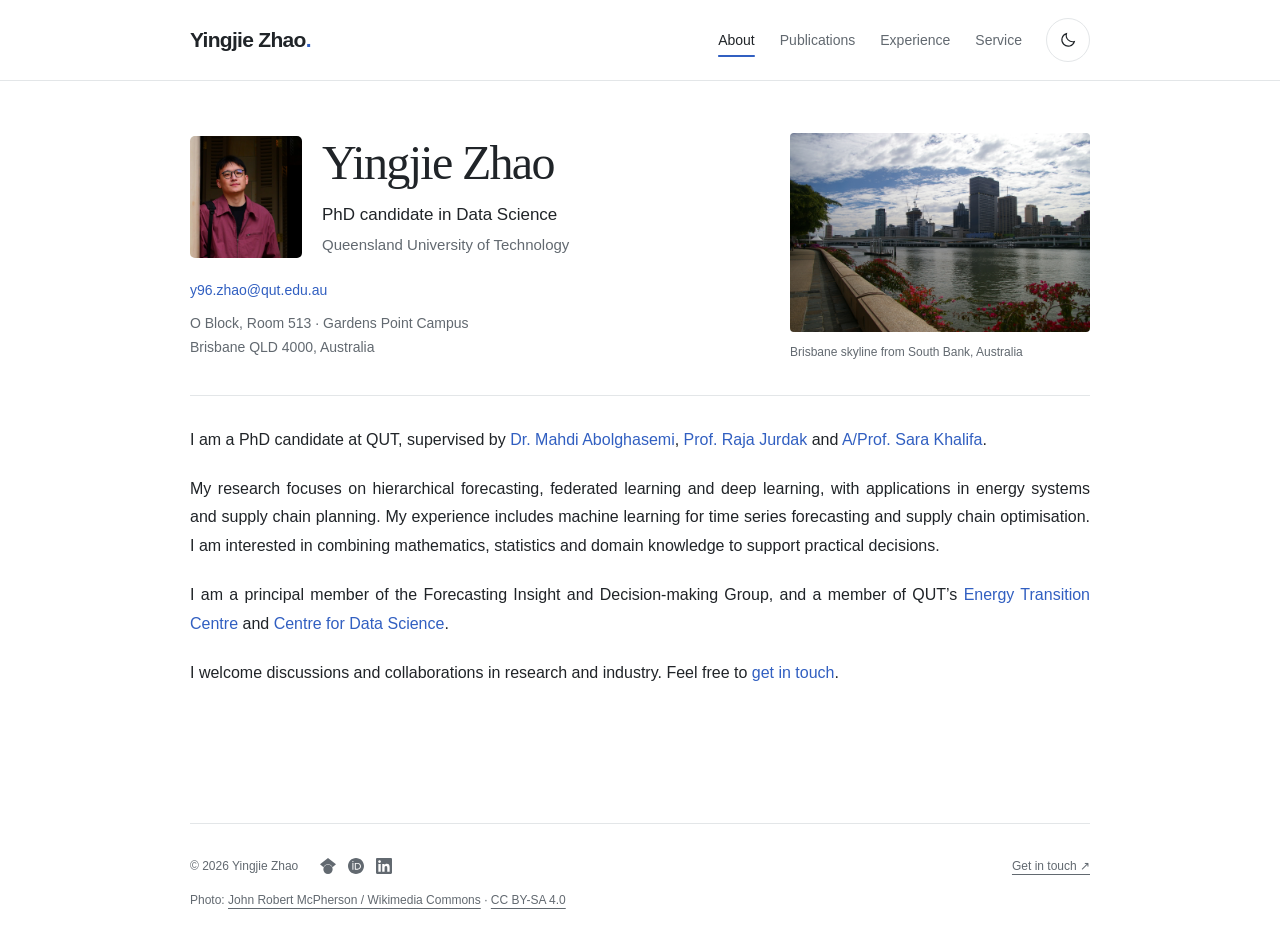
==== index.html @ 21574985 "Replace landscape and stabilize footer row layout" ====
<!DOCTYPE html>
<html lang="en">
<head>
<meta charset="UTF-8">
<meta name="viewport" content="width=device-width, initial-scale=1">
<meta name="description" content="Yingjie Zhao — PhD candidate in Data Science at QUT, researching hierarchical forecasting, federated learning and deep learning.">
<meta name="theme-color" content="#ffffff">
<meta property="og:type" content="website">
<meta property="og:title" content="About — Yingjie Zhao">
<meta property="og:description" content="Yingjie Zhao — PhD candidate in Data Science at QUT, researching hierarchical forecasting, federated learning and deep learning.">
<meta property="og:url" content="https://y1ngjiezhao.github.io/">
<meta property="og:image" content="https://y1ngjiezhao.github.io/og.png">
<meta name="twitter:card" content="summary_large_image">
<link rel="canonical" href="https://y1ngjiezhao.github.io/">
<title>About — Yingjie Zhao</title>
<script src="./assets/theme.js"></script>
<link rel="stylesheet" href="./assets/site.css">
<script src="./assets/site.js" defer></script>
</head>
<body>
<a class="skip-link" href="#main-content">Skip to content</a>
<header class="nav-shell"><nav aria-label="Primary navigation">
<a class="brand" href="./" aria-label="Yingjie Zhao — About">Yingjie Zhao<span class="brand-dot">.</span></a>
<div class="nav-controls"><ul class="nav-links" id="navLinks"><li><a href="./" aria-current="page">About</a></li><li><a href="./publications/">Publications</a></li><li><a href="./experience/">Experience</a></li><li><a href="./service/">Service</a></li></ul>
<button class="theme-button" type="button" aria-label="Switch to dark mode" aria-pressed="false" hidden><svg class="moon" width="18" height="18" viewBox="0 0 24 24" fill="none" stroke="currentColor" stroke-width="1.5" aria-hidden="true"><path d="M20.5 14A8.5 8.5 0 0 1 10 3.5 8.5 8.5 0 1 0 20.5 14Z"/></svg><svg class="sun" width="18" height="18" viewBox="0 0 24 24" fill="none" stroke="currentColor" stroke-width="1.5" aria-hidden="true"><circle cx="12" cy="12" r="4"/><path d="M12 2v2m0 16v2M2 12h2m16 0h2M5 5l1.5 1.5m11 11L19 19M5 19l1.5-1.5m11-11L19 5"/></svg></button>
<button class="menu-button" type="button" aria-label="Open navigation" aria-controls="navLinks" aria-expanded="false" hidden>Menu</button></div>
</nav></header>
<main id="main-content" class="academic-home" tabindex="-1">
  <header class="about-header">
    <div class="about-identity">
      <div class="identity-row">
        <div class="portrait-frame"><img class="profile-photo" src="./avatar.jpg" alt="Portrait of Yingjie Zhao" width="112" height="112"></div>
        <div class="identity-copy">
          <h1 id="about-title">Yingjie Zhao</h1>
          <p class="academic-role">PhD candidate in Data Science</p>
          <p class="academic-affiliation">Queensland University of Technology</p>
        </div>
      </div>
      <div class="about-contact" id="contact">
        <a class="academic-email" href="mailto:y96.zhao@qut.edu.au">y96.zhao@qut.edu.au</a>
        <address>O Block, Room 513 · Gardens Point Campus<br>Brisbane QLD 4000, Australia</address>
      </div>
    </div>
    <figure class="landscape">
      <img src="./assets/brisbane-south-bank-daylight.jpg" alt="Brisbane River and skyline with flowers along the South Bank promenade" width="3008" height="2000">
      <figcaption>Brisbane skyline from South Bank, Australia</figcaption>
    </figure>
  </header>
  <article class="about-body" aria-label="Biography">
<div class="academic-bio">
        <p>I am a PhD candidate at QUT, supervised by
          <a href="https://sites.google.com/view/mahdiabolghasemi" target="_blank" rel="noopener noreferrer">Dr. Mahdi Abolghasemi</a>,
          <a href="https://www.qut.edu.au/about/our-people/academic-profiles/r.jurdak" target="_blank" rel="noopener noreferrer">Prof. Raja Jurdak</a> and
          <a href="https://www.qut.edu.au/about/our-people/academic-profiles/sara.khalifa" target="_blank" rel="noopener noreferrer">A/Prof. Sara Khalifa</a>.</p>
        <p>My research focuses on hierarchical forecasting, federated learning and deep learning, with applications in energy systems and supply chain planning. My experience includes machine learning for time series forecasting and supply chain optimisation. I am interested in combining mathematics, statistics and domain knowledge to support practical decisions.</p>
        <p>I am a principal member of the Forecasting Insight and Decision-making Group, and a member of QUT’s <a href="https://research.qut.edu.au/energytransition/" target="_blank" rel="noopener noreferrer">Energy Transition Centre</a> and <a href="https://research.qut.edu.au/qutcds/" target="_blank" rel="noopener noreferrer">Centre for Data Science</a>.</p>
        <p>I welcome discussions and collaborations in research and industry. Feel free to <a href="mailto:y96.zhao@qut.edu.au">get in touch</a>.</p>
      </div>
  </article>
</main>
<footer class="footer-with-credit"><div class="footer-main"><div class="footer-identity"><span>© 2026 Yingjie Zhao</span><div class="profile-links" role="group" aria-label="Academic and professional profiles"><a href="https://scholar.google.com/citations?user=XKhaLwgAAAAJ" target="_blank" rel="noopener noreferrer" aria-label="Google Scholar" title="Google Scholar"><span class="profile-icon icon-google-scholar" aria-hidden="true"></span></a>
<a href="https://orcid.org/0009-0004-2223-3048" target="_blank" rel="noopener noreferrer" aria-label="ORCID" title="ORCID"><span class="profile-icon icon-orcid" aria-hidden="true"></span></a>
<a href="https://www.linkedin.com/in/yingj1e-zhao-homepage/" target="_blank" rel="noopener noreferrer" aria-label="LinkedIn" title="LinkedIn"><span class="profile-icon icon-linkedin" aria-hidden="true"></span></a></div></div><a href="mailto:y96.zhao@qut.edu.au">Get in touch <span aria-hidden="true">↗</span></a></div><div class="image-credit">Photo: <a href="https://commons.wikimedia.org/wiki/File:Brisbane_River_and_skyline_from_South_Bank_Brisbane_IMGP6207.jpg" target="_blank" rel="noopener noreferrer">John Robert McPherson / Wikimedia Commons</a> · <a href="https://creativecommons.org/licenses/by-sa/4.0/" target="_blank" rel="noopener noreferrer">CC BY-SA 4.0</a></div></footer>

</body></html>
---- assets/site.css ----
html { overflow-y:scroll; }
:root {
  color-scheme:light;
  --bg:#fff;
  --text:#202428;
  --muted:#626970;
  --line:#e3e6e8;
  --soft:#f6f7f8;
  --accent:#315fc1;
  --inverse:#fff;
  --width:900px
}
:root[data-theme=dark] {
  color-scheme:dark;
  --bg:#17191c;
  --text:#edf0f2;
  --muted:#a5adb7;
  --line:#353a41;
  --soft:#202429;
  --accent:#9ebcff;
  --inverse:#17191c
}
* {
  box-sizing:border-box
}
body {
  margin:0;
  background:var(--bg);
  color:var(--text);
  font-family:-apple-system,BlinkMacSystemFont,"Segoe UI",sans-serif;
  font-size:16px;
  line-height:1.75;
  -webkit-font-smoothing:antialiased
}
a {
  color:var(--accent);
  text-underline-offset:4px
}
a:hover {
  text-decoration:underline
}
button {
  font:inherit;
  cursor:pointer
}
a,button {
  -webkit-tap-highlight-color:transparent
}
a:focus-visible,button:focus-visible {
  outline:2px solid var(--accent);
  outline-offset:5px
}
main:focus {
  outline:none
}
[hidden] {
  display:none!important
}
nav,main,footer {
  width:min(calc(100% - 64px),var(--width));
  margin-inline:auto
}
.nav-shell {
  border-bottom:1px solid var(--line);
  background:var(--bg)
}
nav {
  min-height:80px;
  display:flex;
  justify-content:space-between;
  align-items:center;
  gap:24px
}
.brand {
  font-size:21px;
  font-weight:650;
  letter-spacing:-.7px;
  color:var(--text);
  text-decoration:none;
  white-space:nowrap
}
.brand-dot {
  color:var(--accent)
}
.nav-controls {
  display:flex;
  align-items:center;
  gap:24px
}
.nav-links {
  display:flex;
  align-items:center;
  gap:25px;
  list-style:none;
  margin:0;
  padding:0
}
.nav-links a {
  font-size:14px;
  color:var(--muted);
  text-decoration:none;
  padding-block:12px
}
.nav-links a:hover,.nav-links a[aria-current=page] {
  color:var(--text)
}
.nav-links a[aria-current=page] {
  text-decoration:underline;
  text-decoration-color:var(--accent);
  text-decoration-thickness:2px;
  text-underline-offset:10px
}
.theme-button {
  display:grid;
  place-items:center;
  width:44px;
  height:44px;
  border:1px solid var(--line);
  border-radius:50%;
  color:var(--text);
  background:var(--bg)
}
.theme-button:hover {
  background:var(--soft)
}
.sun {
  display:none
}
[data-theme=dark] .sun {
  display:block
}
[data-theme=dark] .moon {
  display:none
}
.menu-button {
  display:none
}
.skip-link {
  position:fixed;
  top:-100px;
  left:16px;
  background:var(--text);
  color:var(--bg);
  padding:10px 18px;
  z-index:100
}
.skip-link:focus {
  top:12px
}
main {
  min-height:calc(100vh - 158px);
  padding-block:64px 72px
}
.group-label {
  color:var(--muted);
  font-size:12px;
  font-weight:550;
  letter-spacing:.14em;
  text-transform:uppercase
}
h1,h2,p,figure {
  margin-top:0
}
h1 {
  font-family:Georgia,"Times New Roman",serif;
  font-weight:400;
  font-size:clamp(40px,5vw,48px);
  letter-spacing:-.035em;
  line-height:1.13;
  margin-bottom:28px
}
.button {
  display:inline-flex;
  align-items:center;
  justify-content:center;
  gap:24px;
  min-height:46px;
  padding:10px 18px;
  border:1px solid var(--line);
  border-radius:5px;
  color:var(--text);
  text-decoration:none;
  font-size:14px;
  font-weight:550
}
.button-primary {
  background:var(--text);
  color:var(--inverse);
  border-color:var(--text)
}
.button:hover {
  opacity:.85;
  text-decoration:none
}
.text-link {
  color:var(--text);
  font-size:14px;
  text-decoration:none
}
.text-link span {
  margin-left:10px
}
footer {
  display:flex;
  justify-content:space-between;
  gap:16px;
  padding-block:28px;
  border-top:1px solid var(--line);
  font-size:12px;
  color:var(--muted)
}
footer a {
  color:var(--muted)
}
.content-section {
  display:grid;
  grid-template-columns:minmax(0,1fr);
  max-width:900px;
  margin-inline:auto;
  gap:32px;
  padding-block:0
}
.section-kicker h1 {
  font-size:44px;
  margin-bottom:0
}
.section-content {
  min-width:0
}
.section-content p {
  margin-bottom:24px
}
.section-content {
  color:var(--text)
}
.section-content strong {
  color:var(--text);
  font-weight:600
}
.research-tags {
  display:flex;
  flex-wrap:wrap;
  gap:8px;
  margin-top:28px
}
.research-tags span {
  padding:5px 10px;
  border:1px solid var(--line);
  border-radius:4px;
  font-size:12px;
  color:var(--muted)
}
.group-label {
  padding-bottom:14px;
  border-bottom:1px solid var(--line);
  margin-bottom:0
}
.publication-group+.publication-group {
  margin-top:40px
}
.item-list,.experience-list {
  list-style:none;
  margin:0;
  padding:0
}
.item-card {
  padding-block:24px;
  border-bottom:1px solid var(--line)
}
.item-card em {
  font-size:14px
}
.experience-list li {
  padding:0 0 26px 22px;
  border-left:1px solid var(--line);
  position:relative
}
.experience-list li::before {
  content:"";
  position:absolute;
  width:7px;
  height:7px;
  border-radius:50%;
  background:var(--accent);
  left:-4px;
  top:10px
}

.teaching { border-top:1px solid var(--line); }
.teaching-heading { padding-block:28px 32px; }
.teaching-term { font-size:14px; color:var(--muted); margin-bottom:16px; }
.teaching-term span { margin-left:8px; }
.teaching h2 { font-size:24px; font-weight:550; letter-spacing:-.025em; line-height:1.5; margin:0; }
.course-code { display:block; font-size:14px; letter-spacing:.04em; color:var(--muted); font-weight:500; margin-bottom:4px; }
.resource-list { list-style:none; padding:0; margin:0; }
.resource { display:flex; align-items:center; justify-content:space-between; gap:24px; padding-block:24px; border-block:1px solid var(--line); }
.resource-info { min-width:0; }
.resource h3 { font-size:16px; font-weight:550; margin:0 0 6px; }
.resource p { color:var(--muted); font-size:14px; margin:0; }
.resource-actions { display:flex; gap:24px; flex-shrink:0; }
.resource-actions a { font-size:14px; text-decoration:none; padding-block:10px; }
.resource-actions a:hover { text-decoration:underline; }
.resource-actions a:last-child { color:var(--muted); }
.resource-actions span { margin-left:6px; }
@media(max-width:700px) {
  .resource { align-items:flex-start; flex-direction:column; gap:12px; }

  .teaching h2 { font-size:22px; }
}
@media(max-width:1000px) {
  .nav-links {
    gap:16px
  }
  .nav-controls {
    gap:16px
  }
  .content-section {
    gap:36px;
    grid-template-columns:minmax(0,1fr)
  }
}
@media(max-width:900px) {
  nav {
    min-height:80px;
    flex-wrap:wrap;
    padding-block:18px;
    position:relative
  }
  .nav-controls {
    flex-wrap:wrap;
    justify-content:flex-end
  }
  .nav-links {
    flex-wrap:wrap
  }
  .js .menu-button {
    display:block;
    border:1px solid var(--line);
    background:var(--bg);
    color:var(--text);
    border-radius:5px;
    padding:5px 12px;
    min-height:44px;
    font-size:14px
  }
  .js .nav-links {
    display:none;
    position:absolute;
    top:100%;
    left:0;
    right:0;
    background:var(--bg);
    z-index:10;
    padding:18px;
    border:1px solid var(--line);
    box-shadow:0 8px 20px #00000008
  }
  .js .nav-links.open {
    display:grid;
    gap:8px
  }
  .nav-links a {
    display:block;
    padding:8px
  }
  .content-section {
    grid-template-columns:1fr;
    gap:20px
  }

  .section-kicker h1 {
    font-size:44px
  }
}
@media(max-width:600px) {
  nav,main,footer {
    width:calc(100% - 40px)
  }
  main {
    padding-block:42px 56px
  }
  footer {
    flex-wrap:wrap;
    font-size:12px
  }

  .section-kicker h1 {
    font-size:40px
  }
}

/* Social links follow the copyright, leaving the primary navigation unchanged. */
footer { align-items:center; }
.footer-identity { display:flex; align-items:center; flex-wrap:wrap; gap:8px 16px; }
.profile-links { display:flex; gap:0; margin:0; }
.profile-links a { display:inline-flex; align-items:center; justify-content:center; width:28px; height:28px; color:var(--muted); border-radius:4px; }
.profile-links a:hover { color:var(--accent); background:var(--soft); }
.profile-icon { display:block; width:16px; height:16px; background:currentColor; -webkit-mask:var(--icon) center / contain no-repeat; mask:var(--icon) center / contain no-repeat; }
.icon-google-scholar { --icon:url('./icons/google-scholar.svg'); }
.icon-orcid { --icon:url('./icons/orcid.svg'); }
.icon-linkedin { --icon:url('./icons/linkedin.svg'); }
.academic-home { padding-top:52px; }
.about-header { display:grid; grid-template-columns:minmax(0,1fr) 300px; gap:36px; align-items:center; padding-bottom:32px; margin-bottom:30px; border-bottom:1px solid var(--line); }
.about-identity { min-width:0; }
.identity-row { display:grid; grid-template-columns:112px minmax(0,1fr); gap:20px; align-items:stretch; }
.identity-copy { min-width:0; }
.portrait-frame { position:relative; overflow:hidden; border-radius:5px; }
.about-identity h1 { font-size:48px; margin:0 0 10px; line-height:1.125; }
.academic-role { margin:0 0 2px; font-size:17px; }
.academic-affiliation { color:var(--muted); margin:0; font-size:15px; }
.about-contact { margin-top:18px; }
.academic-email { font-size:14px; text-decoration:none; overflow-wrap:anywhere; }
.about-contact address { margin-top:8px; font-size:14px; font-style:normal; line-height:1.7; color:var(--muted); }
.profile-photo { display:block; position:absolute; inset:0; width:100%; height:100%; object-fit:cover; }
.landscape { margin:0; min-width:0; }
.landscape img { display:block; width:100%; aspect-ratio:188 / 125; height:auto; object-fit:contain; border-radius:4px; }
.landscape figcaption { margin-top:10px; font-size:12px; color:var(--muted); line-height:1.7; }
.landscape figcaption a { color:inherit; }
@media(max-width:800px) {
  .about-header { grid-template-columns:minmax(0,1fr); gap:26px; align-items:start; }
  .landscape { width:100%; max-width:460px; }
}
.about-body { width:100%; max-width:none; margin-inline:0; }
.academic-bio { font-size:16px; line-height:1.8; overflow-wrap:break-word; }
.academic-bio p { margin:0 0 20px; }
.academic-bio a { text-decoration:none; }
.academic-bio a:hover { text-decoration:underline; }
@media(max-width:600px) {
  .academic-home { padding-top:36px; }
  .about-header { grid-template-columns:minmax(0,1fr); gap:24px; padding-bottom:26px; margin-bottom:26px; }
  .about-identity h1 { font-size:36px; }
  .academic-role { font-size:16px; }
  .identity-row { grid-template-columns:90px minmax(0,1fr); gap:16px; }
  .about-contact address { font-size:13px; }
}
@media(max-width:380px) {
  .identity-row { grid-template-columns:80px minmax(0,1fr); gap:12px; }
  .about-identity h1 { font-size:32px; }
}
@media print {
  :root { --bg:#fff; --text:#202428; --muted:#626970; --accent:#315fc1; --line:#e3e6e8; }
  .nav-shell, .skip-link { display:none; }
  main { min-height:0; padding-block:24px; }
  .academic-home { padding-top:24px; }
  .resource, .item-card { break-inside:avoid; }
}

@media(min-width:721px) {
  .academic-bio { text-align:justify; hyphens:auto; }
}

.image-credit { flex-basis:100%; width:100%; margin:0; padding:0; text-align:left; font-size:12px; line-height:1.7; color:var(--muted); }
.image-credit a { color:inherit; }

/* Keep the original copyright/social/contact row separate from attribution. */
.footer-with-credit { display:block; }
.footer-main { display:flex; align-items:center; justify-content:space-between; gap:16px; }
.footer-with-credit .image-credit { margin-top:10px; max-width:100%; overflow-wrap:anywhere; }
@media(max-width:480px) {
  .footer-main { flex-wrap:wrap; gap:8px 16px; }
}
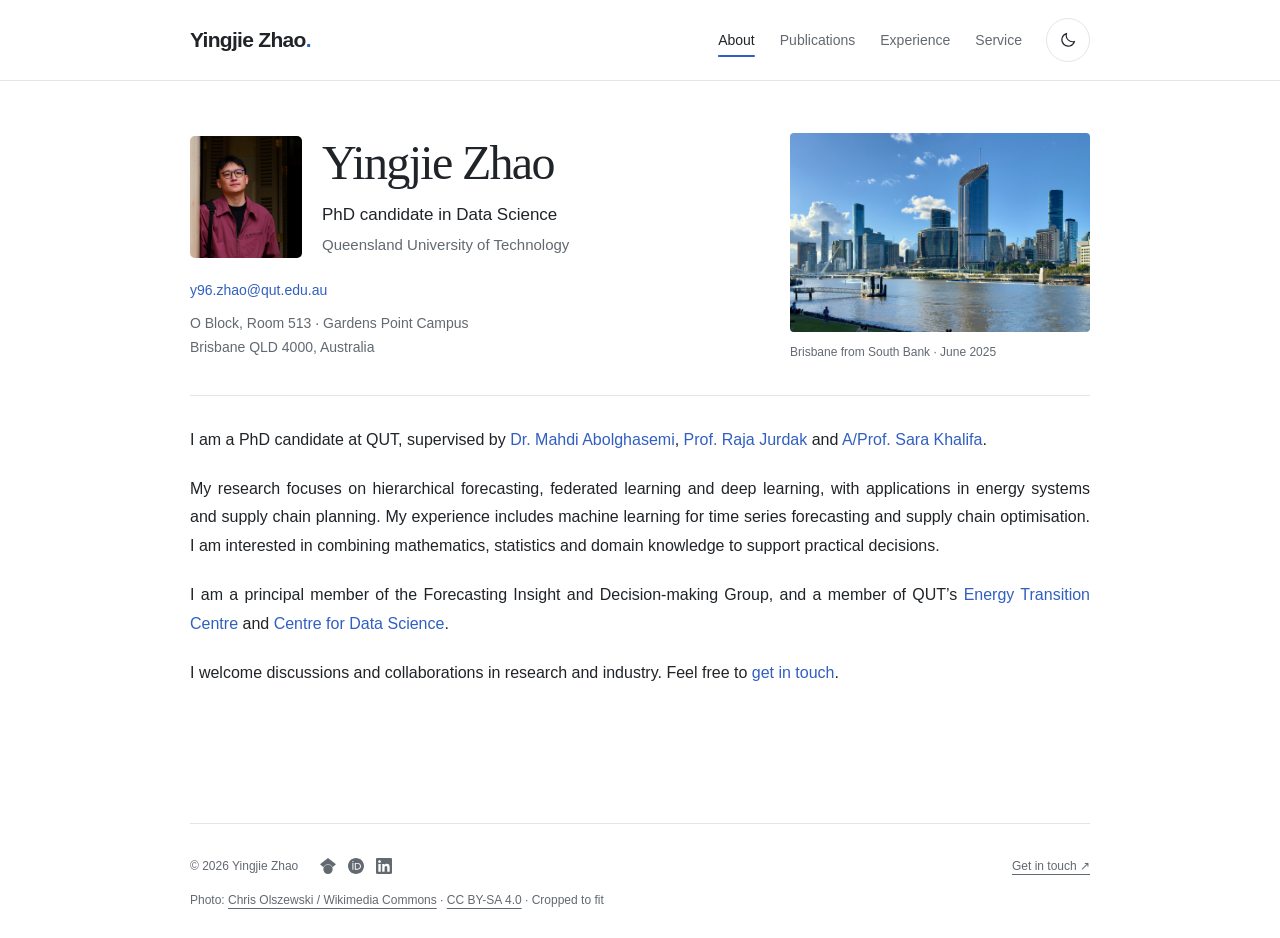
==== commit 87b52354: "Use verified June 2025 Brisbane photo at existing display size" ====
--- a/index.html
+++ b/index.html
@@ -42,8 +42,8 @@
       </div>
     </div>
     <figure class="landscape">
-      <img src="./assets/brisbane-south-bank-daylight.jpg" alt="Brisbane River and skyline with flowers along the South Bank promenade" width="3008" height="2000">
-      <figcaption>Brisbane skyline from South Bank, Australia</figcaption>
+      <img src="./assets/brisbane-south-bank-2025.jpg" alt="Brisbane CBD and Queen’s Wharf seen across the river from South Bank, photographed in June 2025" width="5474" height="4105">
+      <figcaption>Brisbane from South Bank · June 2025</figcaption>
     </figure>
   </header>
   <article class="about-body" aria-label="Biography">
@@ -60,6 +60,6 @@
 </main>
 <footer class="footer-with-credit"><div class="footer-main"><div class="footer-identity"><span>© 2026 Yingjie Zhao</span><div class="profile-links" role="group" aria-label="Academic and professional profiles"><a href="https://scholar.google.com/citations?user=XKhaLwgAAAAJ" target="_blank" rel="noopener noreferrer" aria-label="Google Scholar" title="Google Scholar"><span class="profile-icon icon-google-scholar" aria-hidden="true"></span></a>
 <a href="https://orcid.org/0009-0004-2223-3048" target="_blank" rel="noopener noreferrer" aria-label="ORCID" title="ORCID"><span class="profile-icon icon-orcid" aria-hidden="true"></span></a>
-<a href="https://www.linkedin.com/in/yingj1e-zhao-homepage/" target="_blank" rel="noopener noreferrer" aria-label="LinkedIn" title="LinkedIn"><span class="profile-icon icon-linkedin" aria-hidden="true"></span></a></div></div><a href="mailto:y96.zhao@qut.edu.au">Get in touch <span aria-hidden="true">↗</span></a></div><div class="image-credit">Photo: <a href="https://commons.wikimedia.org/wiki/File:Brisbane_River_and_skyline_from_South_Bank_Brisbane_IMGP6207.jpg" target="_blank" rel="noopener noreferrer">John Robert McPherson / Wikimedia Commons</a> · <a href="https://creativecommons.org/licenses/by-sa/4.0/" target="_blank" rel="noopener noreferrer">CC BY-SA 4.0</a></div></footer>
+<a href="https://www.linkedin.com/in/yingj1e-zhao-homepage/" target="_blank" rel="noopener noreferrer" aria-label="LinkedIn" title="LinkedIn"><span class="profile-icon icon-linkedin" aria-hidden="true"></span></a></div></div><a href="mailto:y96.zhao@qut.edu.au">Get in touch <span aria-hidden="true">↗</span></a></div><div class="image-credit">Photo: <a href="https://commons.wikimedia.org/wiki/File:Brisbane_CBD_seen_from_South_Bank,_2025,_01.jpg" target="_blank" rel="noopener noreferrer">Chris Olszewski / Wikimedia Commons</a> · <a href="https://creativecommons.org/licenses/by-sa/4.0/" target="_blank" rel="noopener noreferrer">CC BY-SA 4.0</a> · Cropped to fit</div></footer>
 
 </body></html>
--- a/assets/site.css
+++ b/assets/site.css
@@ -413,7 +413,7 @@
 .about-contact address { margin-top:8px; font-size:14px; font-style:normal; line-height:1.7; color:var(--muted); }
 .profile-photo { display:block; position:absolute; inset:0; width:100%; height:100%; object-fit:cover; }
 .landscape { margin:0; min-width:0; }
-.landscape img { display:block; width:100%; aspect-ratio:188 / 125; height:auto; object-fit:contain; border-radius:4px; }
+.landscape img { display:block; width:100%; aspect-ratio:188 / 125; height:auto; object-fit:cover; border-radius:4px; }
 .landscape figcaption { margin-top:10px; font-size:12px; color:var(--muted); line-height:1.7; }
 .landscape figcaption a { color:inherit; }
 @media(max-width:800px) {
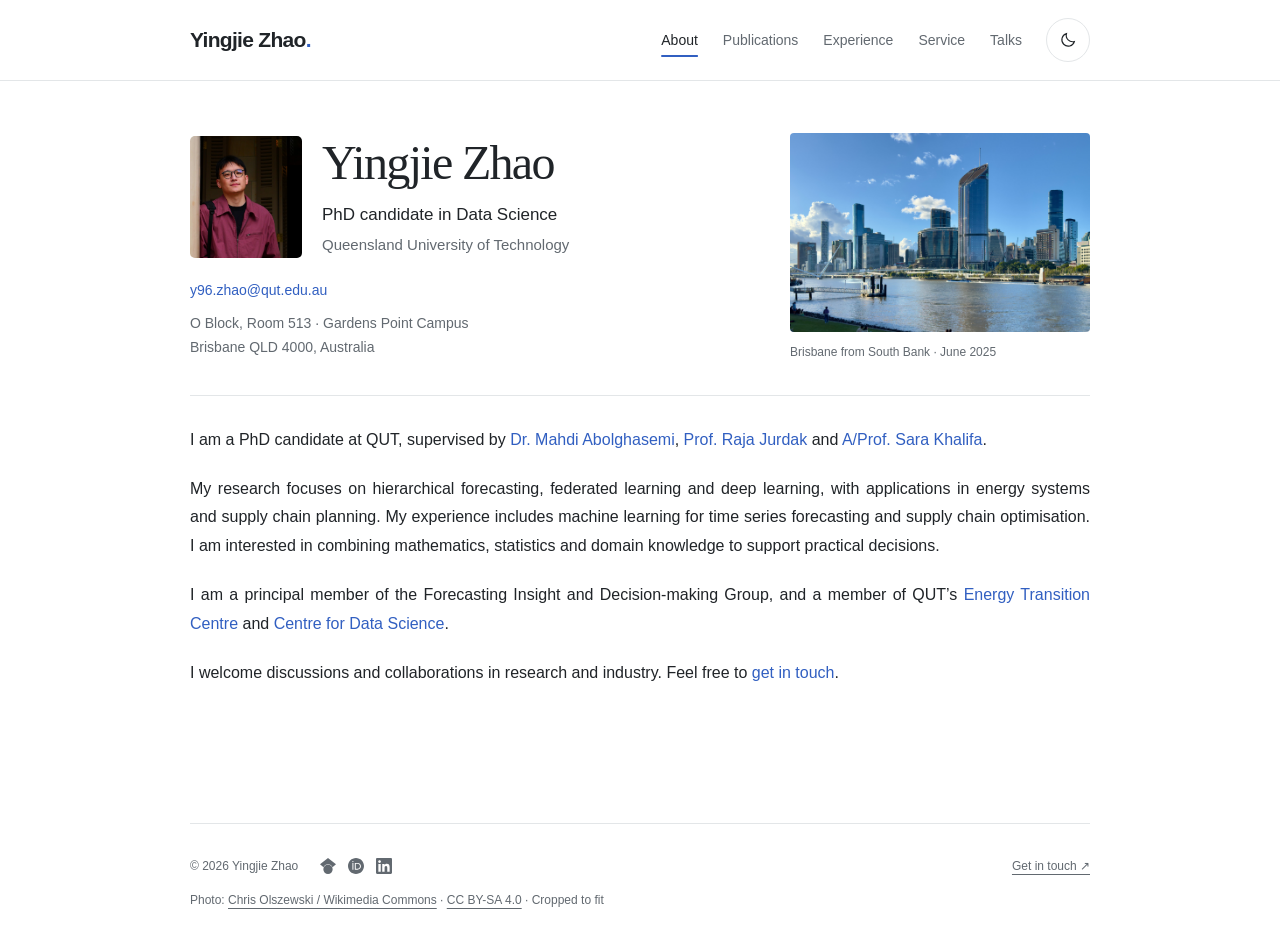
==== commit bc735f23: "Add Talks page with PhD candidature confirmation seminar slides" ====
--- a/index.html
+++ b/index.html
@@ -21,7 +21,7 @@
 <a class="skip-link" href="#main-content">Skip to content</a>
 <header class="nav-shell"><nav aria-label="Primary navigation">
 <a class="brand" href="./" aria-label="Yingjie Zhao — About">Yingjie Zhao<span class="brand-dot">.</span></a>
-<div class="nav-controls"><ul class="nav-links" id="navLinks"><li><a href="./" aria-current="page">About</a></li><li><a href="./publications/">Publications</a></li><li><a href="./experience/">Experience</a></li><li><a href="./service/">Service</a></li></ul>
+<div class="nav-controls"><ul class="nav-links" id="navLinks"><li><a href="./" aria-current="page">About</a></li><li><a href="./publications/">Publications</a></li><li><a href="./experience/">Experience</a></li><li><a href="./service/">Service</a></li><li><a href="./talks/">Talks</a></li></ul>
 <button class="theme-button" type="button" aria-label="Switch to dark mode" aria-pressed="false" hidden><svg class="moon" width="18" height="18" viewBox="0 0 24 24" fill="none" stroke="currentColor" stroke-width="1.5" aria-hidden="true"><path d="M20.5 14A8.5 8.5 0 0 1 10 3.5 8.5 8.5 0 1 0 20.5 14Z"/></svg><svg class="sun" width="18" height="18" viewBox="0 0 24 24" fill="none" stroke="currentColor" stroke-width="1.5" aria-hidden="true"><circle cx="12" cy="12" r="4"/><path d="M12 2v2m0 16v2M2 12h2m16 0h2M5 5l1.5 1.5m11 11L19 19M5 19l1.5-1.5m11-11L19 5"/></svg></button>
 <button class="menu-button" type="button" aria-label="Open navigation" aria-controls="navLinks" aria-expanded="false" hidden>Menu</button></div>
 </nav></header>
--- a/assets/site.css
+++ b/assets/site.css
@@ -459,3 +459,7 @@
 @media(max-width:480px) {
   .footer-main { flex-wrap:wrap; gap:8px 16px; }
 }
+
+.resource .talk-title { font-size:18px; font-weight:550; line-height:1.5; margin:0; }
+.talk-title a { color:var(--text); text-decoration:none; }
+.talk-title a:hover { color:var(--accent); text-decoration:underline; }
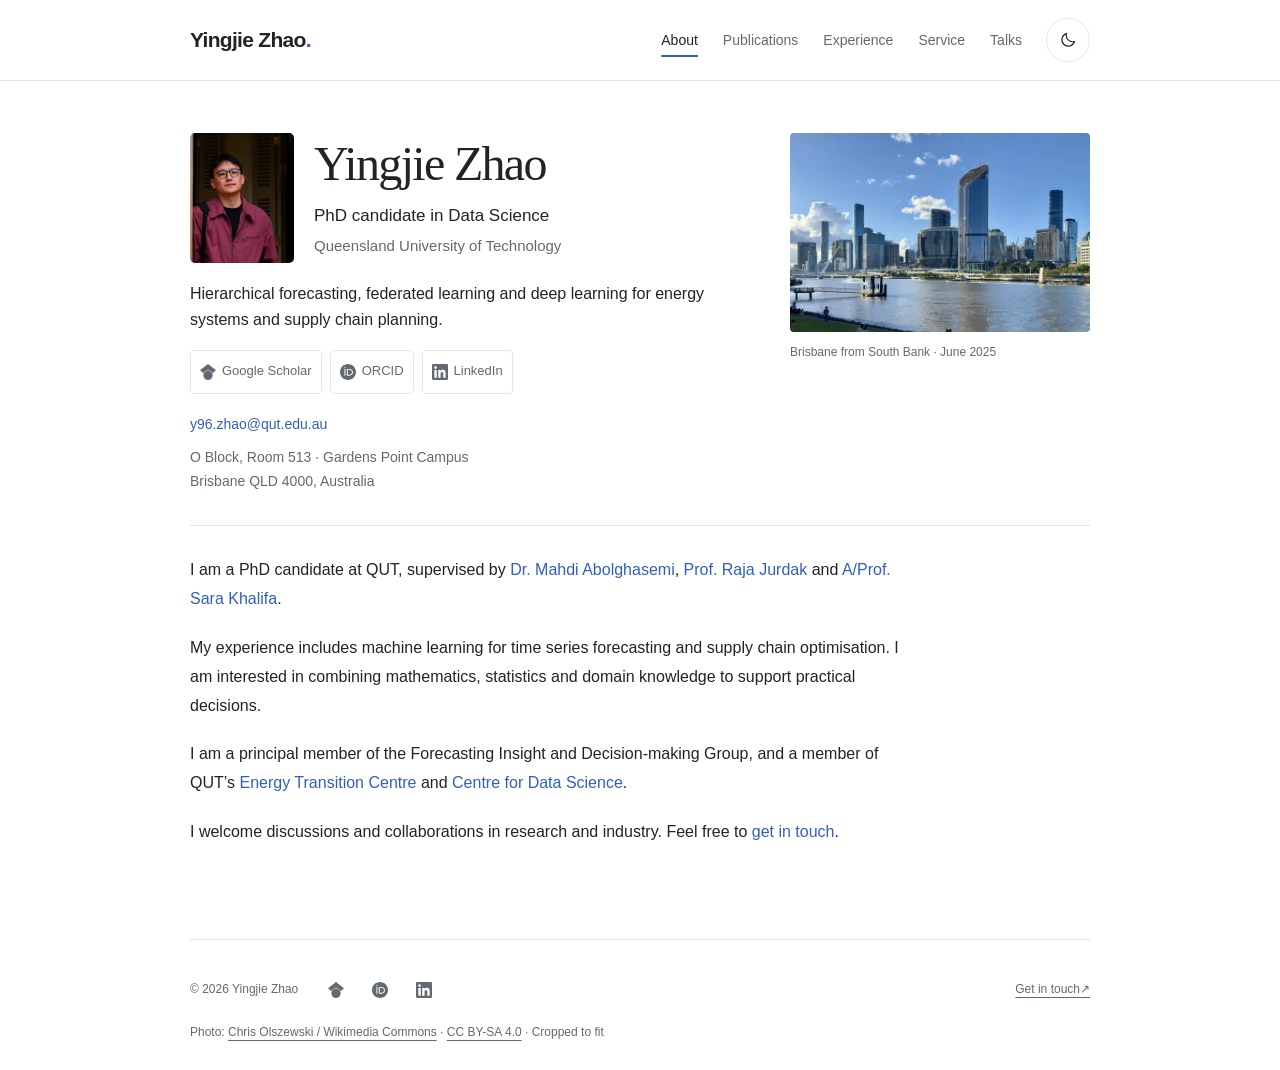
==== commit c516904d: "Improve responsive homepage, publication hierarchy and experience timeline" ====
--- a/index.html
+++ b/index.html
@@ -14,7 +14,7 @@
 <link rel="canonical" href="https://y1ngjiezhao.github.io/">
 <title>About — Yingjie Zhao</title>
 <script src="./assets/theme.js"></script>
-<link rel="stylesheet" href="./assets/site.css">
+<link rel="stylesheet" href="./assets/site.css?v=20261113-layout">
 <script src="./assets/site.js" defer></script>
 </head>
 <body>
@@ -36,13 +36,19 @@
           <p class="academic-affiliation">Queensland University of Technology</p>
         </div>
       </div>
+      <p class="research-summary">Hierarchical forecasting, federated learning and deep learning for energy systems and supply chain planning.</p>
+      <div class="profile-links profile-links-labeled" role="group" aria-label="Academic and professional profiles">
+        <a href="https://scholar.google.com/citations?user=XKhaLwgAAAAJ" target="_blank" rel="noopener noreferrer"><span class="profile-icon icon-google-scholar" aria-hidden="true"></span>Google Scholar</a>
+        <a href="https://orcid.org/0009-0004-2223-3048" target="_blank" rel="noopener noreferrer"><span class="profile-icon icon-orcid" aria-hidden="true"></span>ORCID</a>
+        <a href="https://www.linkedin.com/in/yingj1e-zhao-homepage/" target="_blank" rel="noopener noreferrer"><span class="profile-icon icon-linkedin" aria-hidden="true"></span>LinkedIn</a>
+      </div>
       <div class="about-contact" id="contact">
         <a class="academic-email" href="mailto:y96.zhao@qut.edu.au">y96.zhao@qut.edu.au</a>
         <address>O Block, Room 513 · Gardens Point Campus<br>Brisbane QLD 4000, Australia</address>
       </div>
     </div>
     <figure class="landscape">
-      <img src="./assets/brisbane-south-bank-2025.jpg" alt="Brisbane CBD and Queen’s Wharf seen across the river from South Bank, photographed in June 2025" width="5474" height="4105">
+      <img src="./assets/brisbane-south-bank-2025-640.webp" srcset="./assets/brisbane-south-bank-2025-640.webp 640w, ./assets/brisbane-south-bank-2025-960.webp 960w" sizes="(max-width: 600px) calc(100vw - 40px), (max-width: 800px) 460px, 300px" alt="Brisbane CBD and Queen’s Wharf seen across the river from South Bank, photographed in June 2025" width="960" height="720" decoding="async" fetchpriority="high">
       <figcaption>Brisbane from South Bank · June 2025</figcaption>
     </figure>
   </header>
@@ -52,7 +58,7 @@
           <a href="https://sites.google.com/view/mahdiabolghasemi" target="_blank" rel="noopener noreferrer">Dr. Mahdi Abolghasemi</a>,
           <a href="https://www.qut.edu.au/about/our-people/academic-profiles/r.jurdak" target="_blank" rel="noopener noreferrer">Prof. Raja Jurdak</a> and
           <a href="https://www.qut.edu.au/about/our-people/academic-profiles/sara.khalifa" target="_blank" rel="noopener noreferrer">A/Prof. Sara Khalifa</a>.</p>
-        <p>My research focuses on hierarchical forecasting, federated learning and deep learning, with applications in energy systems and supply chain planning. My experience includes machine learning for time series forecasting and supply chain optimisation. I am interested in combining mathematics, statistics and domain knowledge to support practical decisions.</p>
+        <p>My experience includes machine learning for time series forecasting and supply chain optimisation. I am interested in combining mathematics, statistics and domain knowledge to support practical decisions.</p>
         <p>I am a principal member of the Forecasting Insight and Decision-making Group, and a member of QUT’s <a href="https://research.qut.edu.au/energytransition/" target="_blank" rel="noopener noreferrer">Energy Transition Centre</a> and <a href="https://research.qut.edu.au/qutcds/" target="_blank" rel="noopener noreferrer">Centre for Data Science</a>.</p>
         <p>I welcome discussions and collaborations in research and industry. Feel free to <a href="mailto:y96.zhao@qut.edu.au">get in touch</a>.</p>
       </div>
@@ -62,4 +68,4 @@
 <a href="https://orcid.org/0009-0004-2223-3048" target="_blank" rel="noopener noreferrer" aria-label="ORCID" title="ORCID"><span class="profile-icon icon-orcid" aria-hidden="true"></span></a>
 <a href="https://www.linkedin.com/in/yingj1e-zhao-homepage/" target="_blank" rel="noopener noreferrer" aria-label="LinkedIn" title="LinkedIn"><span class="profile-icon icon-linkedin" aria-hidden="true"></span></a></div></div><a href="mailto:y96.zhao@qut.edu.au">Get in touch <span aria-hidden="true">↗</span></a></div><div class="image-credit">Photo: <a href="https://commons.wikimedia.org/wiki/File:Brisbane_CBD_seen_from_South_Bank,_2025,_01.jpg" target="_blank" rel="noopener noreferrer">Chris Olszewski / Wikimedia Commons</a> · <a href="https://creativecommons.org/licenses/by-sa/4.0/" target="_blank" rel="noopener noreferrer">CC BY-SA 4.0</a> · Cropped to fit</div></footer>
 
-</body></html>+</body></html>
--- a/assets/site.css
+++ b/assets/site.css
@@ -264,18 +264,81 @@
   padding:0
 }
 .item-card {
-  padding-block:24px;
+  padding-block:28px;
   border-bottom:1px solid var(--line)
 }
-.item-card em {
+.publication-meta {
+  display:flex;
+  flex-wrap:wrap;
+  align-items:center;
+  gap:8px 12px;
+  margin-bottom:10px;
+  color:var(--muted);
+  font-size:13px;
+  font-variant-numeric:tabular-nums
+}
+.publication-status {
+  padding:2px 9px;
+  border:1px solid var(--line);
+  border-radius:20px;
+  background:var(--soft);
+  font-size:12px;
+  line-height:1.6
+}
+.publication-title {
+  max-width:760px;
+  margin:0;
+  font-size:20px;
+  line-height:1.45;
+  font-weight:550;
+  letter-spacing:-.015em
+}
+.section-content .publication-authors,
+.section-content .publication-venue {
+  max-width:760px;
+  margin:10px 0 0;
+  color:var(--muted);
+  font-size:14px;
+  line-height:1.7
+}
+.publication-links {
+  display:flex;
+  flex-wrap:wrap;
+  gap:8px;
+  margin-top:12px
+}
+.publication-links a {
+  display:inline-flex;
+  align-items:center;
+  gap:10px;
+  min-height:44px;
+  padding:4px 12px;
+  border:1px solid var(--line);
+  border-radius:5px;
+  text-decoration:none;
   font-size:14px
 }
+.publication-links a:hover {
+  background:var(--soft);
+  text-decoration:underline
+}
 .experience-list li {
-  padding:0 0 26px 22px;
+  display:grid;
+  grid-template-columns:72px minmax(0,1fr);
+  gap:24px
+}
+.experience-year {
+  padding-top:3px;
+  color:var(--muted);
+  font-size:14px;
+  font-variant-numeric:tabular-nums
+}
+.experience-copy {
+  padding:0 0 32px 24px;
   border-left:1px solid var(--line);
   position:relative
 }
-.experience-list li::before {
+.experience-copy::before {
   content:"";
   position:absolute;
   width:7px;
@@ -283,7 +346,25 @@
   border-radius:50%;
   background:var(--accent);
   left:-4px;
-  top:10px
+  top:11px
+}
+.experience-title {
+  margin:0;
+  font-size:20px;
+  line-height:1.45;
+  font-weight:550;
+  letter-spacing:-.015em
+}
+.section-content .experience-institution {
+  margin:6px 0 0;
+  font-size:15px
+}
+.section-content .experience-description {
+  max-width:640px;
+  margin:8px 0 0;
+  color:var(--muted);
+  font-size:14px;
+  line-height:1.75
 }
 
 .teaching { border-top:1px solid var(--line); }
@@ -393,22 +474,26 @@
 footer { align-items:center; }
 .footer-identity { display:flex; align-items:center; flex-wrap:wrap; gap:8px 16px; }
 .profile-links { display:flex; gap:0; margin:0; }
-.profile-links a { display:inline-flex; align-items:center; justify-content:center; width:28px; height:28px; color:var(--muted); border-radius:4px; }
+.profile-links a { display:inline-flex; align-items:center; justify-content:center; width:44px; min-height:44px; color:var(--muted); border-radius:4px; }
 .profile-links a:hover { color:var(--accent); background:var(--soft); }
 .profile-icon { display:block; width:16px; height:16px; background:currentColor; -webkit-mask:var(--icon) center / contain no-repeat; mask:var(--icon) center / contain no-repeat; }
 .icon-google-scholar { --icon:url('./icons/google-scholar.svg'); }
 .icon-orcid { --icon:url('./icons/orcid.svg'); }
 .icon-linkedin { --icon:url('./icons/linkedin.svg'); }
+.profile-links-labeled { flex-wrap:wrap; gap:8px; margin-top:16px; }
+.profile-links-labeled a { width:auto; gap:6px; padding:6px 9px; border:1px solid var(--line); font-size:13px; text-decoration:none; }
+footer > a, .footer-main > a { display:inline-flex; align-items:center; min-height:44px; }
 .academic-home { padding-top:52px; }
-.about-header { display:grid; grid-template-columns:minmax(0,1fr) 300px; gap:36px; align-items:center; padding-bottom:32px; margin-bottom:30px; border-bottom:1px solid var(--line); }
+.about-header { display:grid; grid-template-columns:minmax(0,1fr) 300px; gap:36px; align-items:start; padding-bottom:32px; margin-bottom:30px; border-bottom:1px solid var(--line); }
 .about-identity { min-width:0; }
-.identity-row { display:grid; grid-template-columns:112px minmax(0,1fr); gap:20px; align-items:stretch; }
+.identity-row { display:grid; grid-template-columns:104px minmax(0,1fr); gap:20px; align-items:center; }
 .identity-copy { min-width:0; }
-.portrait-frame { position:relative; overflow:hidden; border-radius:5px; }
+.portrait-frame { position:relative; overflow:hidden; border-radius:5px; aspect-ratio:4 / 5; align-self:start; }
 .about-identity h1 { font-size:48px; margin:0 0 10px; line-height:1.125; }
 .academic-role { margin:0 0 2px; font-size:17px; }
 .academic-affiliation { color:var(--muted); margin:0; font-size:15px; }
-.about-contact { margin-top:18px; }
+.research-summary { margin:18px 0 0; font-size:16px; line-height:1.65; max-width:36em; }
+.about-contact { margin-top:16px; }
 .academic-email { font-size:14px; text-decoration:none; overflow-wrap:anywhere; }
 .about-contact address { margin-top:8px; font-size:14px; font-style:normal; line-height:1.7; color:var(--muted); }
 .profile-photo { display:block; position:absolute; inset:0; width:100%; height:100%; object-fit:cover; }
@@ -420,22 +505,28 @@
   .about-header { grid-template-columns:minmax(0,1fr); gap:26px; align-items:start; }
   .landscape { width:100%; max-width:460px; }
 }
-.about-body { width:100%; max-width:none; margin-inline:0; }
-.academic-bio { font-size:16px; line-height:1.8; overflow-wrap:break-word; }
+.about-body { width:100%; max-width:720px; margin-inline:0; }
+.academic-bio { font-size:16px; line-height:1.8; text-align:left; hyphens:none; overflow-wrap:break-word; }
 .academic-bio p { margin:0 0 20px; }
 .academic-bio a { text-decoration:none; }
 .academic-bio a:hover { text-decoration:underline; }
 @media(max-width:600px) {
-  .academic-home { padding-top:36px; }
-  .about-header { grid-template-columns:minmax(0,1fr); gap:24px; padding-bottom:26px; margin-bottom:26px; }
-  .about-identity h1 { font-size:36px; }
+  .academic-home { padding-top:30px; }
+  .about-header { grid-template-columns:minmax(0,1fr); gap:20px; padding-bottom:24px; margin-bottom:24px; }
+  .about-identity h1 { font-size:clamp(28px,8.5vw,36px); }
   .academic-role { font-size:16px; }
-  .identity-row { grid-template-columns:90px minmax(0,1fr); gap:16px; }
+  .identity-row { grid-template-columns:88px minmax(0,1fr); gap:16px; }
   .about-contact address { font-size:13px; }
+  .research-summary { margin-top:16px; font-size:15px; }
+  .landscape img { height:144px; aspect-ratio:auto; }
+  .landscape figcaption { margin-top:7px; font-size:11px; }
+  .experience-list li { grid-template-columns:48px minmax(0,1fr); gap:14px; }
+  .experience-copy { padding-left:18px; }
+  .experience-title, .publication-title { font-size:18px; }
 }
 @media(max-width:380px) {
   .identity-row { grid-template-columns:80px minmax(0,1fr); gap:12px; }
-  .about-identity h1 { font-size:32px; }
+  .about-identity h1 { font-size:28px; }
 }
 @media print {
   :root { --bg:#fff; --text:#202428; --muted:#626970; --accent:#315fc1; --line:#e3e6e8; }
@@ -445,10 +536,6 @@
   .resource, .item-card { break-inside:avoid; }
 }
 
-@media(min-width:721px) {
-  .academic-bio { text-align:justify; hyphens:auto; }
-}
-
 .image-credit { flex-basis:100%; width:100%; margin:0; padding:0; text-align:left; font-size:12px; line-height:1.7; color:var(--muted); }
 .image-credit a { color:inherit; }
 
@@ -460,6 +547,9 @@
   .footer-main { flex-wrap:wrap; gap:8px 16px; }
 }
 
-.resource .talk-title { font-size:18px; font-weight:550; line-height:1.5; margin:0; }
-.talk-title a { color:var(--text); text-decoration:none; }
-.talk-title a:hover { color:var(--accent); text-decoration:underline; }
+.resource.talk-entry { display:block; padding-block:28px; }
+.talk-entry .talk-date { display:flex; flex-wrap:wrap; gap:4px 20px; margin:0 0 12px; font-size:13px; line-height:1.6; font-variant-numeric:tabular-nums; }
+.talk-date > span { white-space:nowrap; }
+.talk-entry .talk-title { max-width:680px; margin:0; font-size:clamp(20px,2.5vw,24px); font-weight:550; line-height:1.4; letter-spacing:-.02em; text-wrap:balance; }
+.talk-entry .resource-actions { flex-wrap:wrap; gap:4px 24px; margin-top:14px; }
+.talk-entry .resource-actions a { display:inline-flex; align-items:center; min-height:44px; }
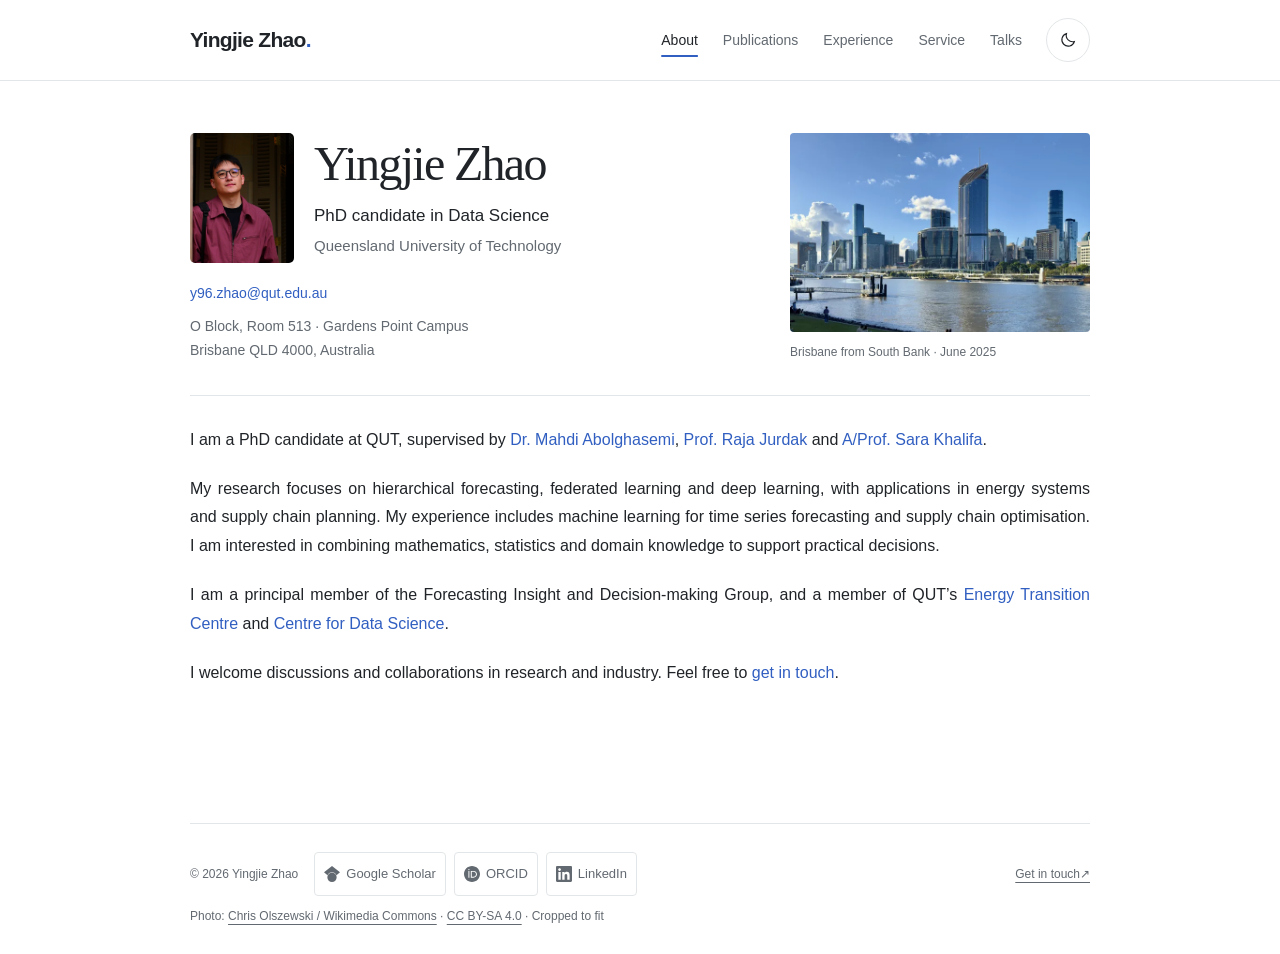
==== commit 6db00a4c: "Restore full-width content and move labeled profile links to footer" ====
--- a/index.html
+++ b/index.html
@@ -14,7 +14,7 @@
 <link rel="canonical" href="https://y1ngjiezhao.github.io/">
 <title>About — Yingjie Zhao</title>
 <script src="./assets/theme.js"></script>
-<link rel="stylesheet" href="./assets/site.css?v=20261113-layout">
+<link rel="stylesheet" href="./assets/site.css?v=20261113-fullwidth">
 <script src="./assets/site.js" defer></script>
 </head>
 <body>
@@ -36,12 +36,6 @@
           <p class="academic-affiliation">Queensland University of Technology</p>
         </div>
       </div>
-      <p class="research-summary">Hierarchical forecasting, federated learning and deep learning for energy systems and supply chain planning.</p>
-      <div class="profile-links profile-links-labeled" role="group" aria-label="Academic and professional profiles">
-        <a href="https://scholar.google.com/citations?user=XKhaLwgAAAAJ" target="_blank" rel="noopener noreferrer"><span class="profile-icon icon-google-scholar" aria-hidden="true"></span>Google Scholar</a>
-        <a href="https://orcid.org/0009-0004-2223-3048" target="_blank" rel="noopener noreferrer"><span class="profile-icon icon-orcid" aria-hidden="true"></span>ORCID</a>
-        <a href="https://www.linkedin.com/in/yingj1e-zhao-homepage/" target="_blank" rel="noopener noreferrer"><span class="profile-icon icon-linkedin" aria-hidden="true"></span>LinkedIn</a>
-      </div>
       <div class="about-contact" id="contact">
         <a class="academic-email" href="mailto:y96.zhao@qut.edu.au">y96.zhao@qut.edu.au</a>
         <address>O Block, Room 513 · Gardens Point Campus<br>Brisbane QLD 4000, Australia</address>
@@ -58,14 +52,14 @@
           <a href="https://sites.google.com/view/mahdiabolghasemi" target="_blank" rel="noopener noreferrer">Dr. Mahdi Abolghasemi</a>,
           <a href="https://www.qut.edu.au/about/our-people/academic-profiles/r.jurdak" target="_blank" rel="noopener noreferrer">Prof. Raja Jurdak</a> and
           <a href="https://www.qut.edu.au/about/our-people/academic-profiles/sara.khalifa" target="_blank" rel="noopener noreferrer">A/Prof. Sara Khalifa</a>.</p>
-        <p>My experience includes machine learning for time series forecasting and supply chain optimisation. I am interested in combining mathematics, statistics and domain knowledge to support practical decisions.</p>
+        <p>My research focuses on hierarchical forecasting, federated learning and deep learning, with applications in energy systems and supply chain planning. My experience includes machine learning for time series forecasting and supply chain optimisation. I am interested in combining mathematics, statistics and domain knowledge to support practical decisions.</p>
         <p>I am a principal member of the Forecasting Insight and Decision-making Group, and a member of QUT’s <a href="https://research.qut.edu.au/energytransition/" target="_blank" rel="noopener noreferrer">Energy Transition Centre</a> and <a href="https://research.qut.edu.au/qutcds/" target="_blank" rel="noopener noreferrer">Centre for Data Science</a>.</p>
         <p>I welcome discussions and collaborations in research and industry. Feel free to <a href="mailto:y96.zhao@qut.edu.au">get in touch</a>.</p>
       </div>
   </article>
 </main>
-<footer class="footer-with-credit"><div class="footer-main"><div class="footer-identity"><span>© 2026 Yingjie Zhao</span><div class="profile-links" role="group" aria-label="Academic and professional profiles"><a href="https://scholar.google.com/citations?user=XKhaLwgAAAAJ" target="_blank" rel="noopener noreferrer" aria-label="Google Scholar" title="Google Scholar"><span class="profile-icon icon-google-scholar" aria-hidden="true"></span></a>
-<a href="https://orcid.org/0009-0004-2223-3048" target="_blank" rel="noopener noreferrer" aria-label="ORCID" title="ORCID"><span class="profile-icon icon-orcid" aria-hidden="true"></span></a>
-<a href="https://www.linkedin.com/in/yingj1e-zhao-homepage/" target="_blank" rel="noopener noreferrer" aria-label="LinkedIn" title="LinkedIn"><span class="profile-icon icon-linkedin" aria-hidden="true"></span></a></div></div><a href="mailto:y96.zhao@qut.edu.au">Get in touch <span aria-hidden="true">↗</span></a></div><div class="image-credit">Photo: <a href="https://commons.wikimedia.org/wiki/File:Brisbane_CBD_seen_from_South_Bank,_2025,_01.jpg" target="_blank" rel="noopener noreferrer">Chris Olszewski / Wikimedia Commons</a> · <a href="https://creativecommons.org/licenses/by-sa/4.0/" target="_blank" rel="noopener noreferrer">CC BY-SA 4.0</a> · Cropped to fit</div></footer>
+<footer class="footer-with-credit"><div class="footer-main"><div class="footer-identity"><span>© 2026 Yingjie Zhao</span><div class="profile-links profile-links-labeled" role="group" aria-label="Academic and professional profiles"><a href="https://scholar.google.com/citations?user=XKhaLwgAAAAJ" target="_blank" rel="noopener noreferrer"><span class="profile-icon icon-google-scholar" aria-hidden="true"></span>Google Scholar</a>
+<a href="https://orcid.org/0009-0004-2223-3048" target="_blank" rel="noopener noreferrer"><span class="profile-icon icon-orcid" aria-hidden="true"></span>ORCID</a>
+<a href="https://www.linkedin.com/in/yingj1e-zhao-homepage/" target="_blank" rel="noopener noreferrer"><span class="profile-icon icon-linkedin" aria-hidden="true"></span>LinkedIn</a></div></div><a href="mailto:y96.zhao@qut.edu.au">Get in touch <span aria-hidden="true">↗</span></a></div><div class="image-credit">Photo: <a href="https://commons.wikimedia.org/wiki/File:Brisbane_CBD_seen_from_South_Bank,_2025,_01.jpg" target="_blank" rel="noopener noreferrer">Chris Olszewski / Wikimedia Commons</a> · <a href="https://creativecommons.org/licenses/by-sa/4.0/" target="_blank" rel="noopener noreferrer">CC BY-SA 4.0</a> · Cropped to fit</div></footer>
 
 </body></html>
--- a/assets/site.css
+++ b/assets/site.css
@@ -286,7 +286,7 @@
   line-height:1.6
 }
 .publication-title {
-  max-width:760px;
+  width:100%;
   margin:0;
   font-size:20px;
   line-height:1.45;
@@ -295,7 +295,7 @@
 }
 .section-content .publication-authors,
 .section-content .publication-venue {
-  max-width:760px;
+  width:100%;
   margin:10px 0 0;
   color:var(--muted);
   font-size:14px;
@@ -360,7 +360,7 @@
   font-size:15px
 }
 .section-content .experience-description {
-  max-width:640px;
+  width:100%;
   margin:8px 0 0;
   color:var(--muted);
   font-size:14px;
@@ -375,7 +375,7 @@
 .course-code { display:block; font-size:14px; letter-spacing:.04em; color:var(--muted); font-weight:500; margin-bottom:4px; }
 .resource-list { list-style:none; padding:0; margin:0; }
 .resource { display:flex; align-items:center; justify-content:space-between; gap:24px; padding-block:24px; border-block:1px solid var(--line); }
-.resource-info { min-width:0; }
+.resource-info { min-width:0; flex:1; }
 .resource h3 { font-size:16px; font-weight:550; margin:0 0 6px; }
 .resource p { color:var(--muted); font-size:14px; margin:0; }
 .resource-actions { display:flex; gap:24px; flex-shrink:0; }
@@ -472,7 +472,7 @@
 
 /* Social links follow the copyright, leaving the primary navigation unchanged. */
 footer { align-items:center; }
-.footer-identity { display:flex; align-items:center; flex-wrap:wrap; gap:8px 16px; }
+.footer-identity { display:flex; align-items:center; flex-wrap:wrap; gap:8px 16px; min-width:0; max-width:100%; }
 .profile-links { display:flex; gap:0; margin:0; }
 .profile-links a { display:inline-flex; align-items:center; justify-content:center; width:44px; min-height:44px; color:var(--muted); border-radius:4px; }
 .profile-links a:hover { color:var(--accent); background:var(--soft); }
@@ -480,7 +480,7 @@
 .icon-google-scholar { --icon:url('./icons/google-scholar.svg'); }
 .icon-orcid { --icon:url('./icons/orcid.svg'); }
 .icon-linkedin { --icon:url('./icons/linkedin.svg'); }
-.profile-links-labeled { flex-wrap:wrap; gap:8px; margin-top:16px; }
+.profile-links-labeled { flex-wrap:wrap; gap:8px; margin:0; max-width:100%; }
 .profile-links-labeled a { width:auto; gap:6px; padding:6px 9px; border:1px solid var(--line); font-size:13px; text-decoration:none; }
 footer > a, .footer-main > a { display:inline-flex; align-items:center; min-height:44px; }
 .academic-home { padding-top:52px; }
@@ -492,7 +492,6 @@
 .about-identity h1 { font-size:48px; margin:0 0 10px; line-height:1.125; }
 .academic-role { margin:0 0 2px; font-size:17px; }
 .academic-affiliation { color:var(--muted); margin:0; font-size:15px; }
-.research-summary { margin:18px 0 0; font-size:16px; line-height:1.65; max-width:36em; }
 .about-contact { margin-top:16px; }
 .academic-email { font-size:14px; text-decoration:none; overflow-wrap:anywhere; }
 .about-contact address { margin-top:8px; font-size:14px; font-style:normal; line-height:1.7; color:var(--muted); }
@@ -505,7 +504,7 @@
   .about-header { grid-template-columns:minmax(0,1fr); gap:26px; align-items:start; }
   .landscape { width:100%; max-width:460px; }
 }
-.about-body { width:100%; max-width:720px; margin-inline:0; }
+.about-body { width:100%; margin-inline:0; }
 .academic-bio { font-size:16px; line-height:1.8; text-align:left; hyphens:none; overflow-wrap:break-word; }
 .academic-bio p { margin:0 0 20px; }
 .academic-bio a { text-decoration:none; }
@@ -517,7 +516,6 @@
   .academic-role { font-size:16px; }
   .identity-row { grid-template-columns:88px minmax(0,1fr); gap:16px; }
   .about-contact address { font-size:13px; }
-  .research-summary { margin-top:16px; font-size:15px; }
   .landscape img { height:144px; aspect-ratio:auto; }
   .landscape figcaption { margin-top:7px; font-size:11px; }
   .experience-list li { grid-template-columns:48px minmax(0,1fr); gap:14px; }
@@ -550,6 +548,10 @@
 .resource.talk-entry { display:block; padding-block:28px; }
 .talk-entry .talk-date { display:flex; flex-wrap:wrap; gap:4px 20px; margin:0 0 12px; font-size:13px; line-height:1.6; font-variant-numeric:tabular-nums; }
 .talk-date > span { white-space:nowrap; }
-.talk-entry .talk-title { max-width:680px; margin:0; font-size:clamp(20px,2.5vw,24px); font-weight:550; line-height:1.4; letter-spacing:-.02em; text-wrap:balance; }
+.talk-entry .talk-title { width:100%; margin:0; font-size:clamp(20px,2.5vw,24px); font-weight:550; line-height:1.4; letter-spacing:-.02em; }
 .talk-entry .resource-actions { flex-wrap:wrap; gap:4px 24px; margin-top:14px; }
 .talk-entry .resource-actions a { display:inline-flex; align-items:center; min-height:44px; }
+
+@media(min-width:721px) {
+  .academic-bio, .section-content p { text-align:justify; }
+}
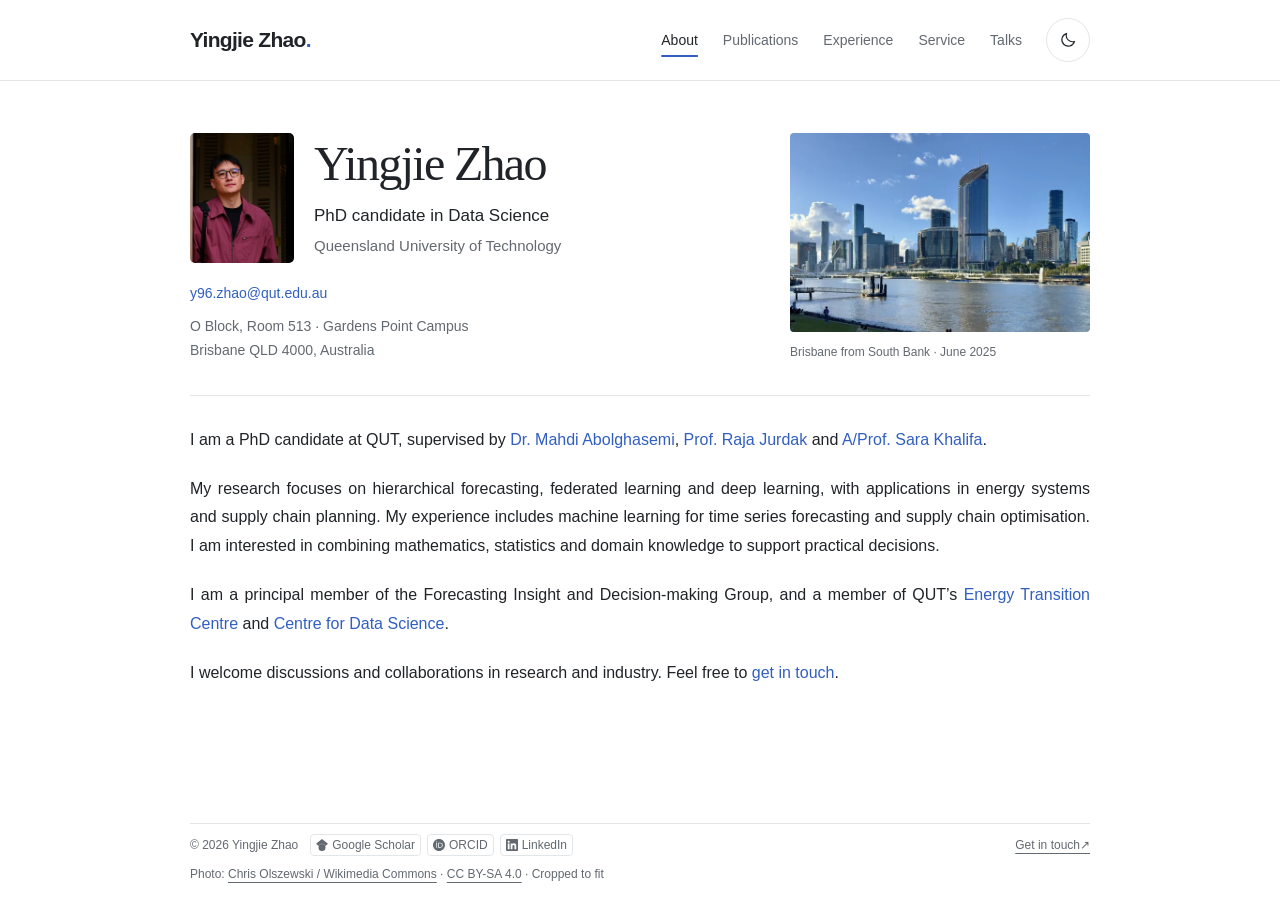
==== commit c860336a: "Compact footer profile links and tighten divider spacing" ====
--- a/index.html
+++ b/index.html
@@ -14,7 +14,7 @@
 <link rel="canonical" href="https://y1ngjiezhao.github.io/">
 <title>About — Yingjie Zhao</title>
 <script src="./assets/theme.js"></script>
-<link rel="stylesheet" href="./assets/site.css?v=20261113-fullwidth">
+<link rel="stylesheet" href="./assets/site.css?v=20261113-compact-footer">
 <script src="./assets/site.js" defer></script>
 </head>
 <body>
--- a/assets/site.css
+++ b/assets/site.css
@@ -204,7 +204,7 @@
   display:flex;
   justify-content:space-between;
   gap:16px;
-  padding-block:28px;
+  padding-block:10px 16px;
   border-top:1px solid var(--line);
   font-size:12px;
   color:var(--muted)
@@ -472,7 +472,7 @@
 
 /* Social links follow the copyright, leaving the primary navigation unchanged. */
 footer { align-items:center; }
-.footer-identity { display:flex; align-items:center; flex-wrap:wrap; gap:8px 16px; min-width:0; max-width:100%; }
+.footer-identity { display:flex; align-items:center; flex-wrap:wrap; gap:6px 12px; min-width:0; max-width:100%; }
 .profile-links { display:flex; gap:0; margin:0; }
 .profile-links a { display:inline-flex; align-items:center; justify-content:center; width:44px; min-height:44px; color:var(--muted); border-radius:4px; }
 .profile-links a:hover { color:var(--accent); background:var(--soft); }
@@ -480,9 +480,10 @@
 .icon-google-scholar { --icon:url('./icons/google-scholar.svg'); }
 .icon-orcid { --icon:url('./icons/orcid.svg'); }
 .icon-linkedin { --icon:url('./icons/linkedin.svg'); }
-.profile-links-labeled { flex-wrap:wrap; gap:8px; margin:0; max-width:100%; }
-.profile-links-labeled a { width:auto; gap:6px; padding:6px 9px; border:1px solid var(--line); font-size:13px; text-decoration:none; }
-footer > a, .footer-main > a { display:inline-flex; align-items:center; min-height:44px; }
+.profile-links-labeled { flex-wrap:wrap; gap:6px; margin:0; max-width:100%; }
+.profile-links-labeled a { width:auto; min-height:0; gap:4px; padding:1px 5px; border:1px solid var(--line); font-size:inherit; line-height:1.5; text-decoration:none; }
+.profile-links-labeled .profile-icon { width:1em; height:1em; }
+footer > a, .footer-main > a { display:inline-flex; align-items:center; min-height:0; }
 .academic-home { padding-top:52px; }
 .about-header { display:grid; grid-template-columns:minmax(0,1fr) 300px; gap:36px; align-items:start; padding-bottom:32px; margin-bottom:30px; border-bottom:1px solid var(--line); }
 .about-identity { min-width:0; }
@@ -540,7 +541,7 @@
 /* Keep the original copyright/social/contact row separate from attribution. */
 .footer-with-credit { display:block; }
 .footer-main { display:flex; align-items:center; justify-content:space-between; gap:16px; }
-.footer-with-credit .image-credit { margin-top:10px; max-width:100%; overflow-wrap:anywhere; }
+.footer-with-credit .image-credit { margin-top:8px; max-width:100%; overflow-wrap:anywhere; }
 @media(max-width:480px) {
   .footer-main { flex-wrap:wrap; gap:8px 16px; }
 }
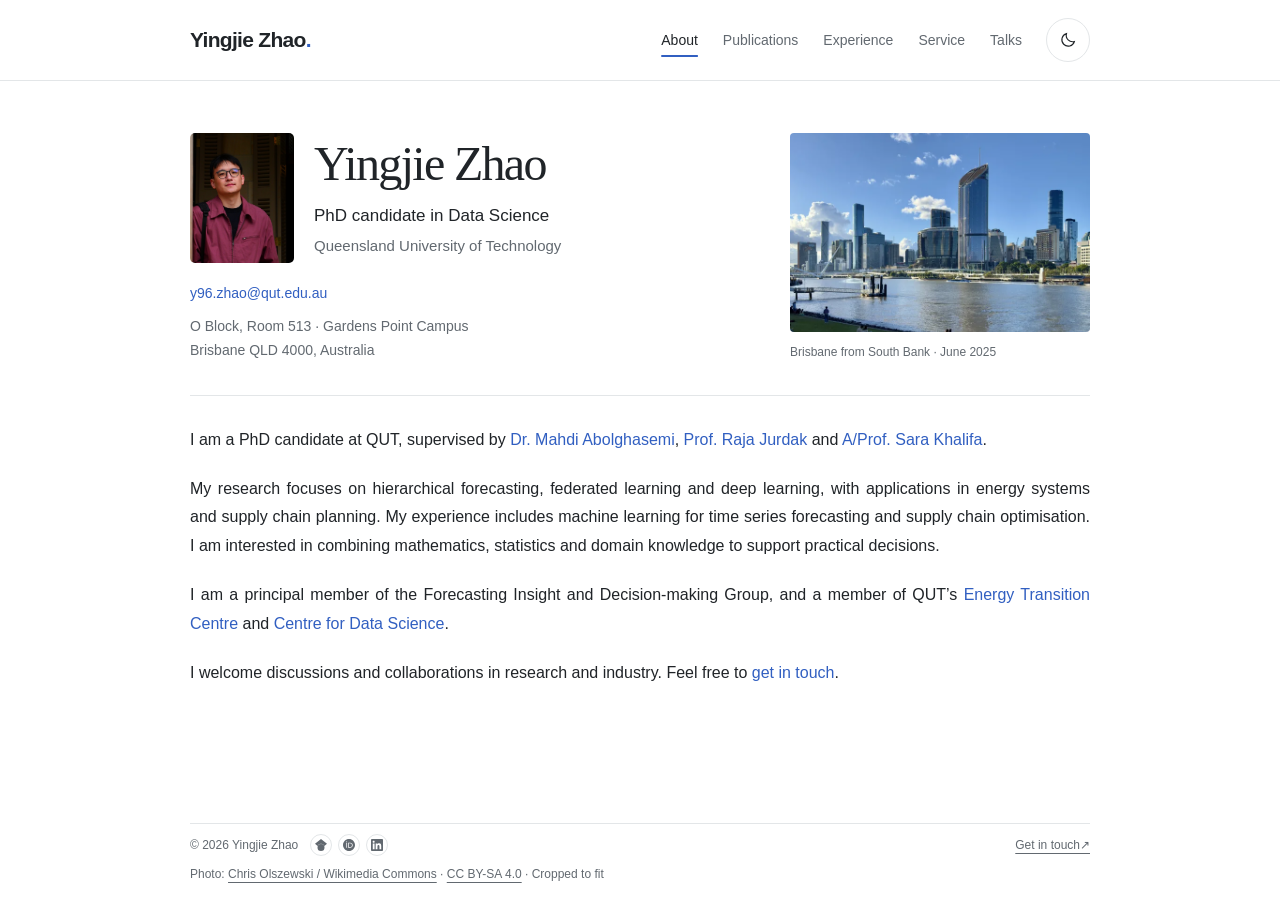
==== commit 837967a1: "Use aligned circular icon-only footer links" ====
--- a/index.html
+++ b/index.html
@@ -14,7 +14,7 @@
 <link rel="canonical" href="https://y1ngjiezhao.github.io/">
 <title>About — Yingjie Zhao</title>
 <script src="./assets/theme.js"></script>
-<link rel="stylesheet" href="./assets/site.css?v=20261113-compact-footer">
+<link rel="stylesheet" href="./assets/site.css?v=20261113-footer-circles">
 <script src="./assets/site.js" defer></script>
 </head>
 <body>
@@ -58,8 +58,8 @@
       </div>
   </article>
 </main>
-<footer class="footer-with-credit"><div class="footer-main"><div class="footer-identity"><span>© 2026 Yingjie Zhao</span><div class="profile-links profile-links-labeled" role="group" aria-label="Academic and professional profiles"><a href="https://scholar.google.com/citations?user=XKhaLwgAAAAJ" target="_blank" rel="noopener noreferrer"><span class="profile-icon icon-google-scholar" aria-hidden="true"></span>Google Scholar</a>
-<a href="https://orcid.org/0009-0004-2223-3048" target="_blank" rel="noopener noreferrer"><span class="profile-icon icon-orcid" aria-hidden="true"></span>ORCID</a>
-<a href="https://www.linkedin.com/in/yingj1e-zhao-homepage/" target="_blank" rel="noopener noreferrer"><span class="profile-icon icon-linkedin" aria-hidden="true"></span>LinkedIn</a></div></div><a href="mailto:y96.zhao@qut.edu.au">Get in touch <span aria-hidden="true">↗</span></a></div><div class="image-credit">Photo: <a href="https://commons.wikimedia.org/wiki/File:Brisbane_CBD_seen_from_South_Bank,_2025,_01.jpg" target="_blank" rel="noopener noreferrer">Chris Olszewski / Wikimedia Commons</a> · <a href="https://creativecommons.org/licenses/by-sa/4.0/" target="_blank" rel="noopener noreferrer">CC BY-SA 4.0</a> · Cropped to fit</div></footer>
+<footer class="footer-with-credit"><div class="footer-main"><div class="footer-identity"><span>© 2026 Yingjie Zhao</span><div class="profile-links" role="group" aria-label="Academic and professional profiles"><a href="https://scholar.google.com/citations?user=XKhaLwgAAAAJ" target="_blank" rel="noopener noreferrer" aria-label="Google Scholar" title="Google Scholar"><span class="profile-icon icon-google-scholar" aria-hidden="true"></span></a>
+<a href="https://orcid.org/0009-0004-2223-3048" target="_blank" rel="noopener noreferrer" aria-label="ORCID" title="ORCID"><span class="profile-icon icon-orcid" aria-hidden="true"></span></a>
+<a href="https://www.linkedin.com/in/yingj1e-zhao-homepage/" target="_blank" rel="noopener noreferrer" aria-label="LinkedIn" title="LinkedIn"><span class="profile-icon icon-linkedin" aria-hidden="true"></span></a></div></div><a href="mailto:y96.zhao@qut.edu.au">Get in touch <span aria-hidden="true">↗</span></a></div><div class="image-credit">Photo: <a href="https://commons.wikimedia.org/wiki/File:Brisbane_CBD_seen_from_South_Bank,_2025,_01.jpg" target="_blank" rel="noopener noreferrer">Chris Olszewski / Wikimedia Commons</a> · <a href="https://creativecommons.org/licenses/by-sa/4.0/" target="_blank" rel="noopener noreferrer">CC BY-SA 4.0</a> · Cropped to fit</div></footer>
 
 </body></html>
--- a/assets/site.css
+++ b/assets/site.css
@@ -473,16 +473,13 @@
 /* Social links follow the copyright, leaving the primary navigation unchanged. */
 footer { align-items:center; }
 .footer-identity { display:flex; align-items:center; flex-wrap:wrap; gap:6px 12px; min-width:0; max-width:100%; }
-.profile-links { display:flex; gap:0; margin:0; }
-.profile-links a { display:inline-flex; align-items:center; justify-content:center; width:44px; min-height:44px; color:var(--muted); border-radius:4px; }
+.profile-links { display:flex; align-items:center; flex-wrap:wrap; gap:6px; margin:0; max-width:100%; }
+.profile-links a { display:inline-flex; align-items:center; justify-content:center; flex:0 0 22px; width:22px; height:22px; min-height:0; padding:0; border:1px solid var(--line); border-radius:50%; color:var(--muted); text-decoration:none; line-height:1; }
 .profile-links a:hover { color:var(--accent); background:var(--soft); }
-.profile-icon { display:block; width:16px; height:16px; background:currentColor; -webkit-mask:var(--icon) center / contain no-repeat; mask:var(--icon) center / contain no-repeat; }
+.profile-icon { display:block; width:12px; height:12px; background:currentColor; -webkit-mask:var(--icon) center / contain no-repeat; mask:var(--icon) center / contain no-repeat; }
 .icon-google-scholar { --icon:url('./icons/google-scholar.svg'); }
 .icon-orcid { --icon:url('./icons/orcid.svg'); }
 .icon-linkedin { --icon:url('./icons/linkedin.svg'); }
-.profile-links-labeled { flex-wrap:wrap; gap:6px; margin:0; max-width:100%; }
-.profile-links-labeled a { width:auto; min-height:0; gap:4px; padding:1px 5px; border:1px solid var(--line); font-size:inherit; line-height:1.5; text-decoration:none; }
-.profile-links-labeled .profile-icon { width:1em; height:1em; }
 footer > a, .footer-main > a { display:inline-flex; align-items:center; min-height:0; }
 .academic-home { padding-top:52px; }
 .about-header { display:grid; grid-template-columns:minmax(0,1fr) 300px; gap:36px; align-items:start; padding-bottom:32px; margin-bottom:30px; border-bottom:1px solid var(--line); }
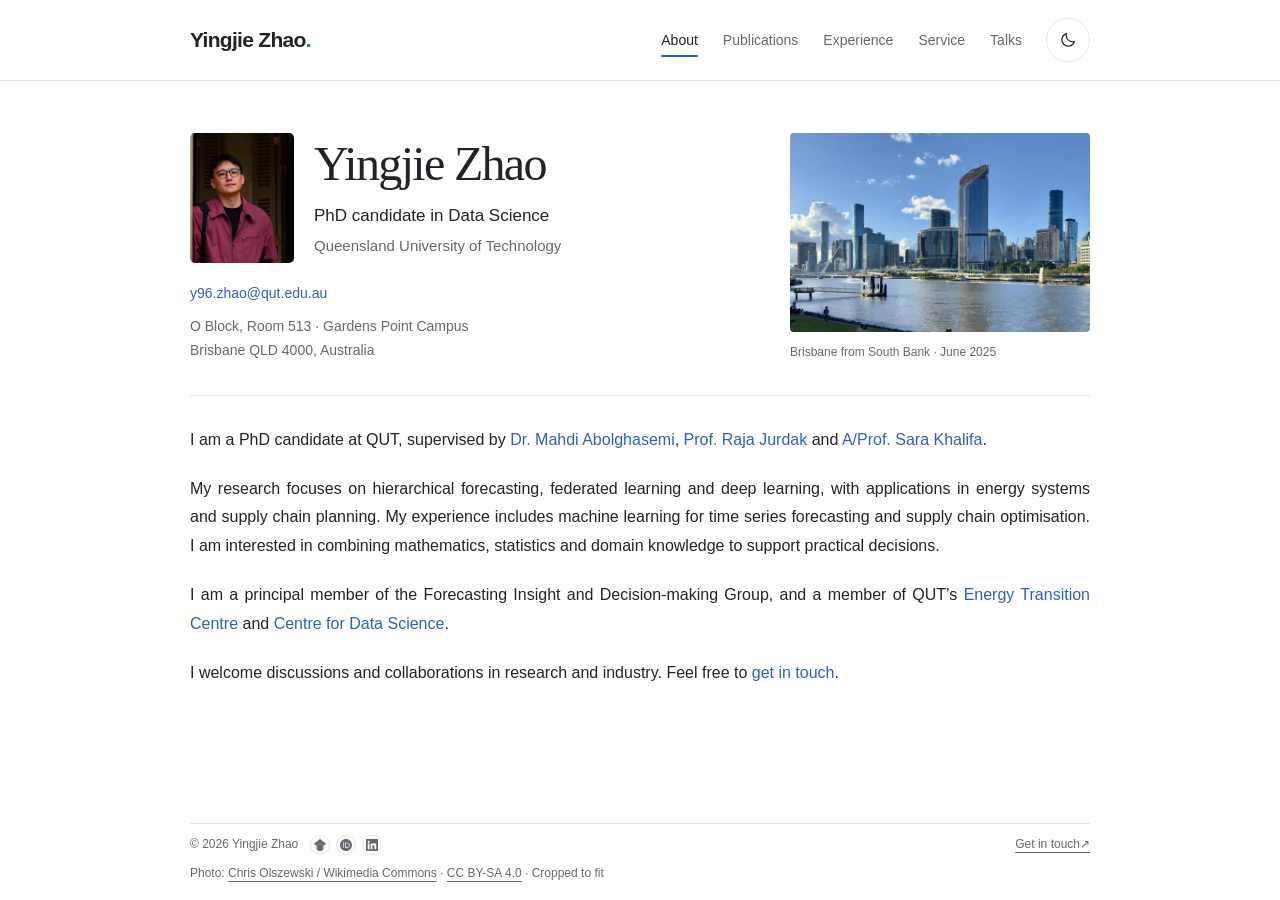
==== commit a88b94c2: "Reduce circular footer buttons to 20 pixels" ====
--- a/index.html
+++ b/index.html
@@ -14,7 +14,7 @@
 <link rel="canonical" href="https://y1ngjiezhao.github.io/">
 <title>About — Yingjie Zhao</title>
 <script src="./assets/theme.js"></script>
-<link rel="stylesheet" href="./assets/site.css?v=20261113-footer-circles">
+<link rel="stylesheet" href="./assets/site.css?v=20261113-footer20">
 <script src="./assets/site.js" defer></script>
 </head>
 <body>
--- a/assets/site.css
+++ b/assets/site.css
@@ -474,7 +474,7 @@
 footer { align-items:center; }
 .footer-identity { display:flex; align-items:center; flex-wrap:wrap; gap:6px 12px; min-width:0; max-width:100%; }
 .profile-links { display:flex; align-items:center; flex-wrap:wrap; gap:6px; margin:0; max-width:100%; }
-.profile-links a { display:inline-flex; align-items:center; justify-content:center; flex:0 0 22px; width:22px; height:22px; min-height:0; padding:0; border:1px solid var(--line); border-radius:50%; color:var(--muted); text-decoration:none; line-height:1; }
+.profile-links a { display:inline-flex; align-items:center; justify-content:center; flex:0 0 20px; width:20px; height:20px; min-height:0; padding:0; border:1px solid var(--line); border-radius:50%; color:var(--muted); text-decoration:none; line-height:1; }
 .profile-links a:hover { color:var(--accent); background:var(--soft); }
 .profile-icon { display:block; width:12px; height:12px; background:currentColor; -webkit-mask:var(--icon) center / contain no-repeat; mask:var(--icon) center / contain no-repeat; }
 .icon-google-scholar { --icon:url('./icons/google-scholar.svg'); }
